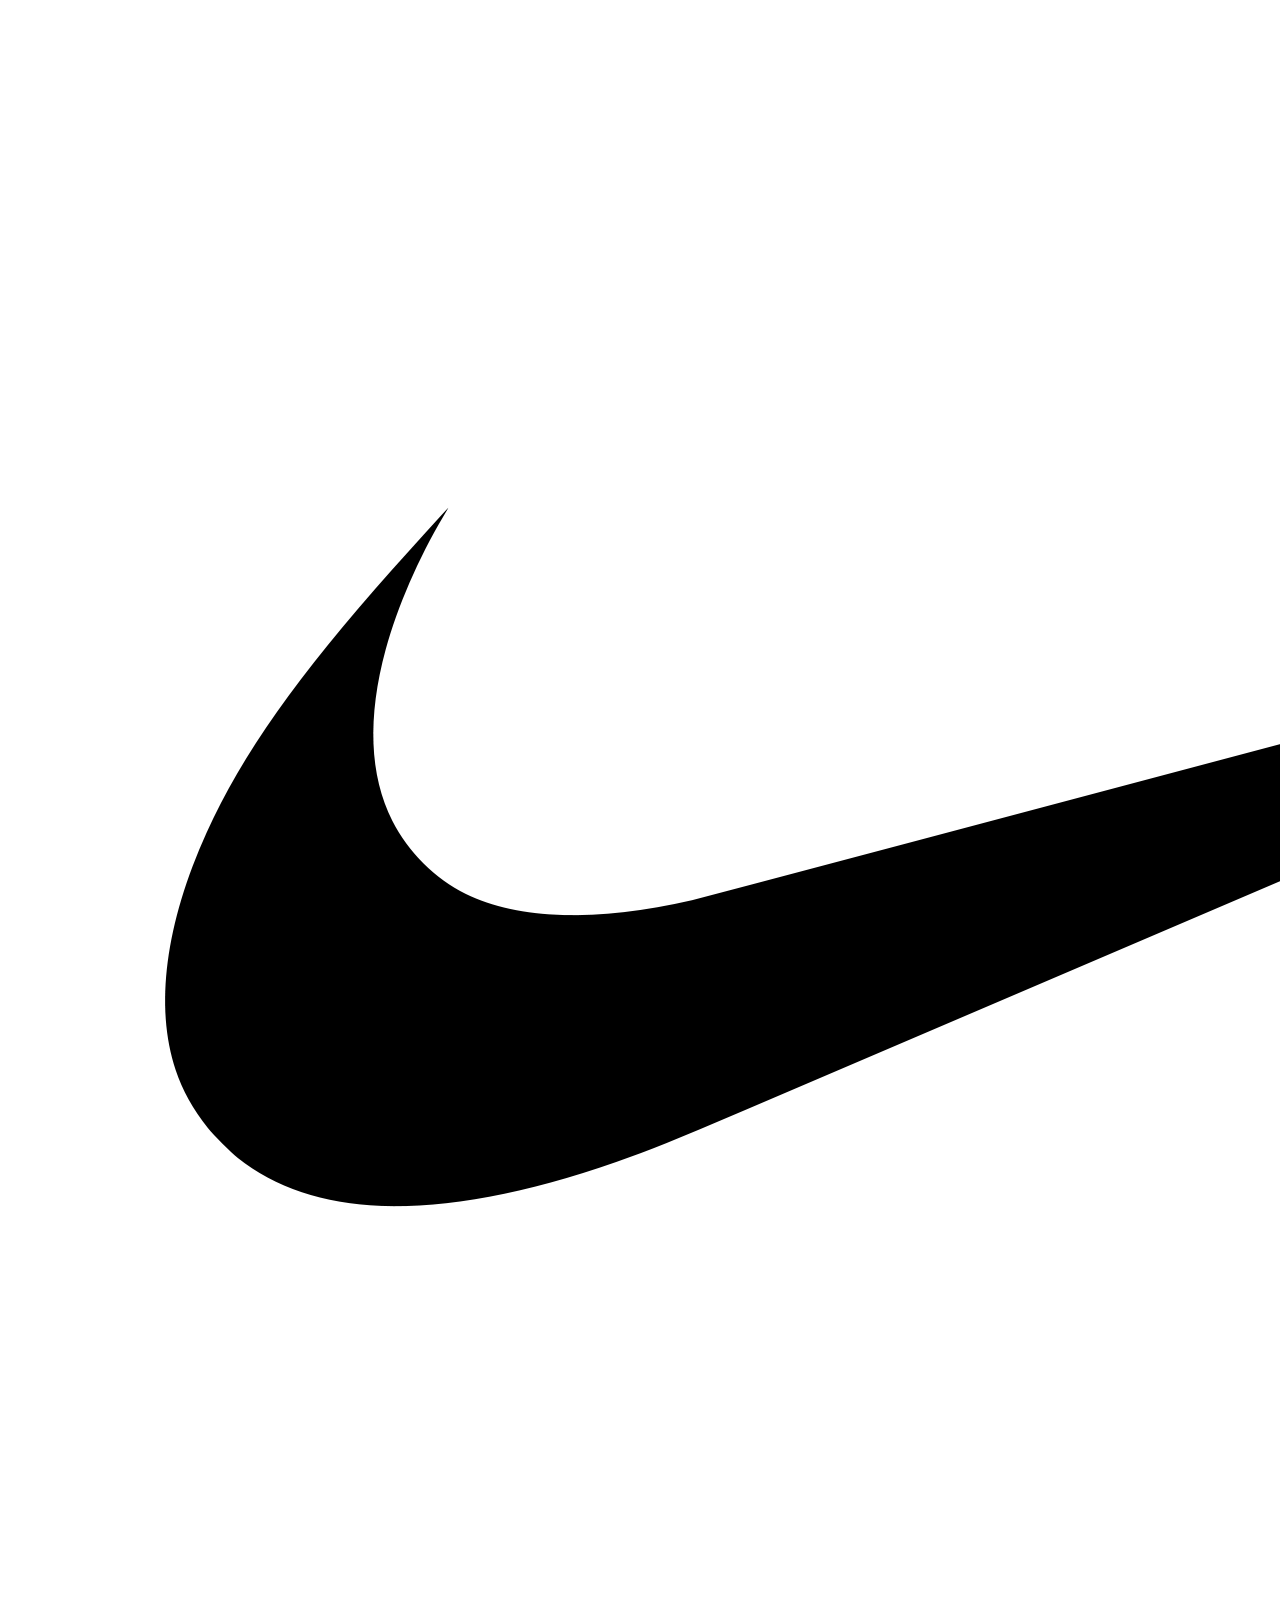
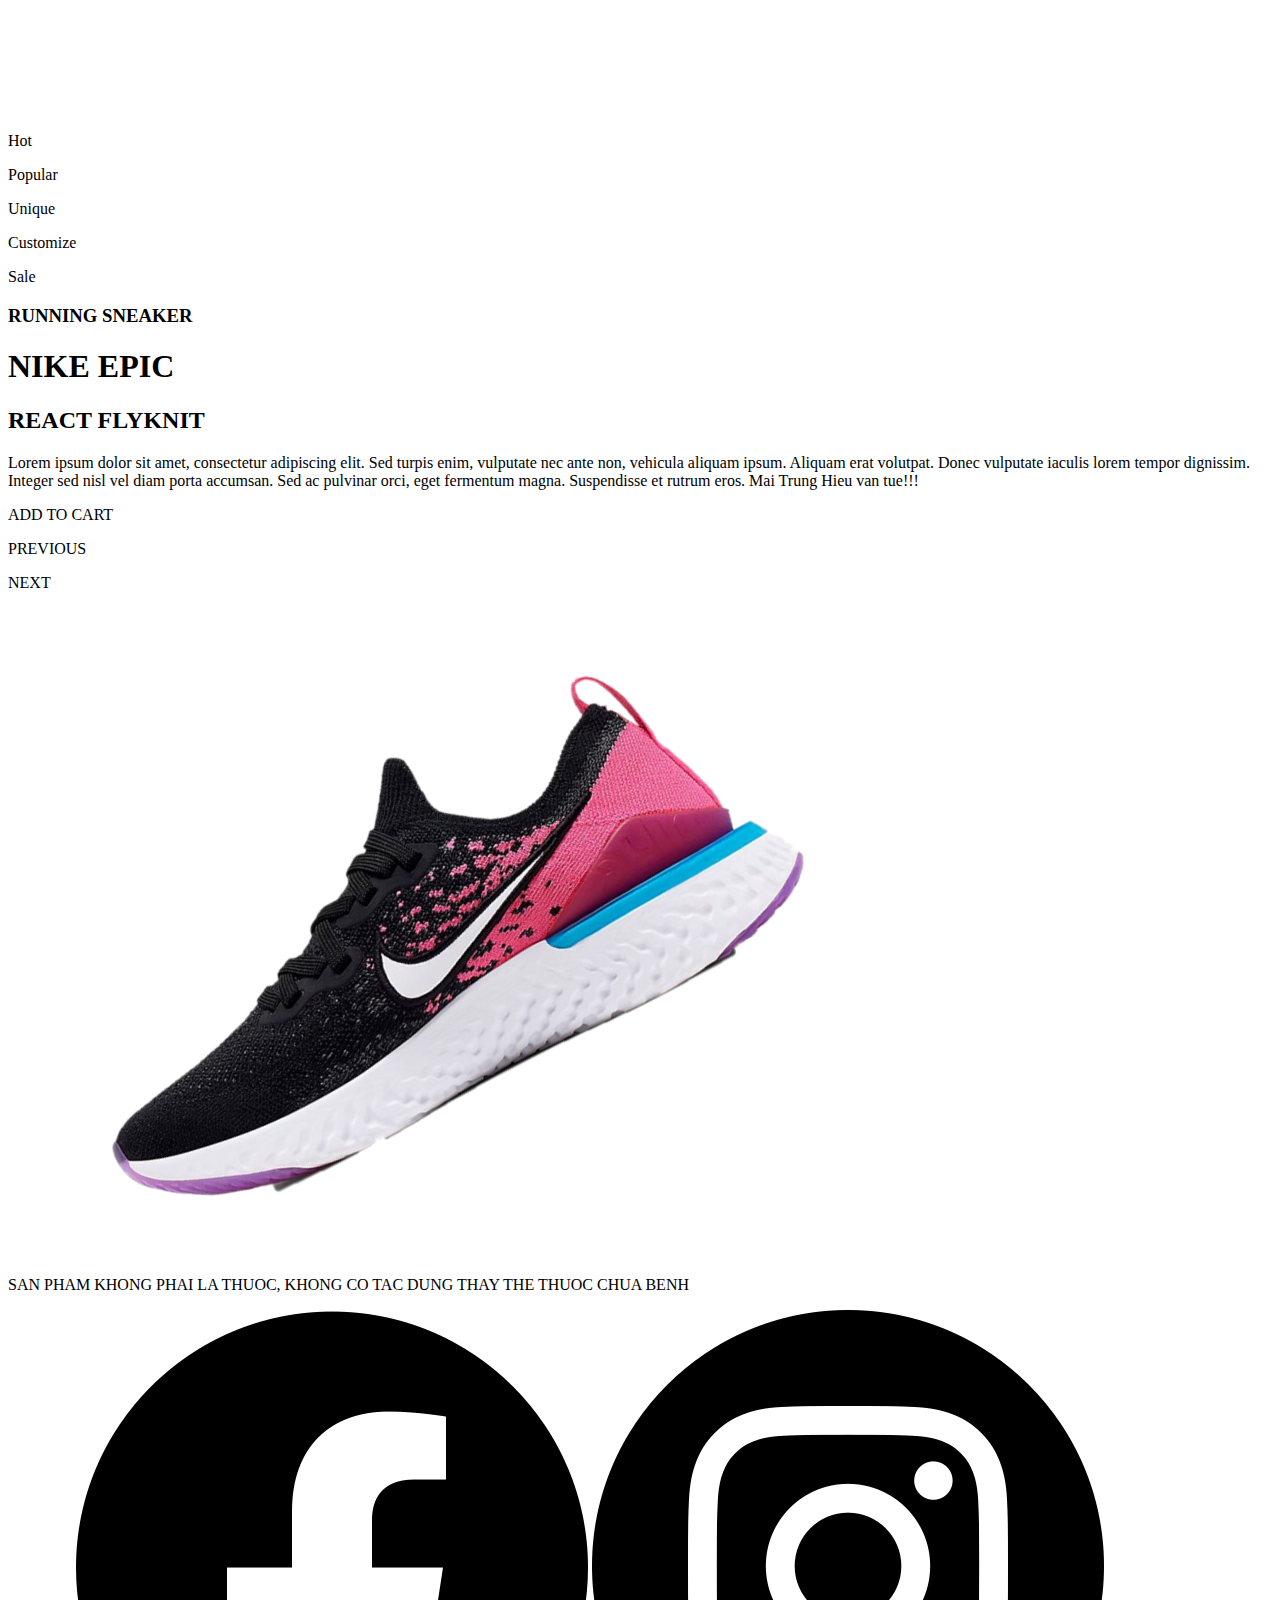
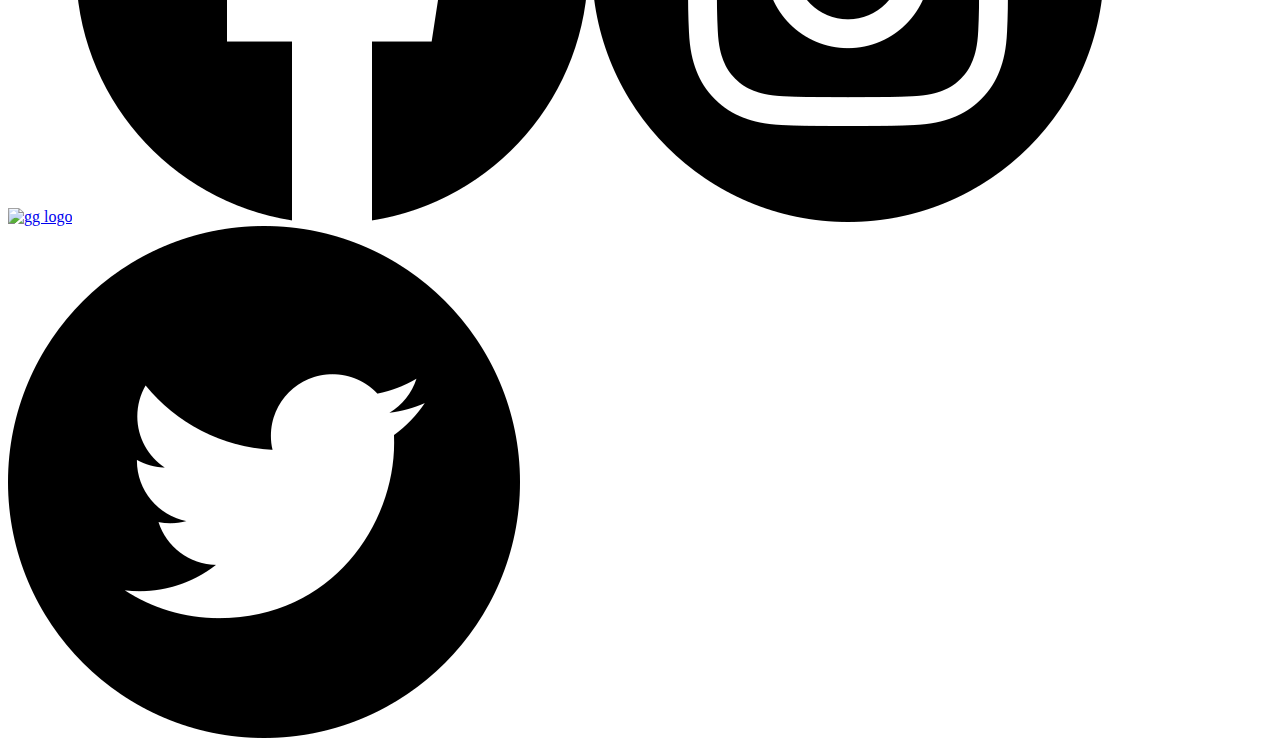
==== HTML CSS/index.html @ 7009391e "Add files via upload" ====
<!DOCTYPE html>
<html lang="en">
<head>
    <meta charset="UTF-8">
    <meta name="viewport" content="width=device-width, initial-scale=1.0">
    <link rel="stylesheet" href="/index.css">
    <title>Nike</title>
</head>
<body>
    <div class="fline">
        <img id="logo" src="nikelogo.png" alt="nikelogo">
        <div class="fline">
            <p class="hehe bold">Hot</p>
            <p class="hehe">Popular</p>
            <p class="hehe">Unique</p>
            <p class="hehe">Customize</p>
            <p class="hehe">Sale</p>
        </div>
    </div>
    <div class="abc">
        <div class="script">
            <h3>RUNNING SNEAKER</h3>
            <h1>NIKE EPIC</h1>
            <h2>REACT FLYKNIT</h2>
            <p class="lorem">Lorem ipsum dolor sit amet, consectetur adipiscing elit. Sed turpis enim, vulputate nec ante non, vehicula aliquam ipsum. Aliquam erat volutpat. Donec vulputate iaculis lorem tempor dignissim. Integer sed nisl vel diam porta accumsan. Sed ac pulvinar orci, eget fermentum magna. Suspendisse et rutrum eros. Mai Trung Hieu van tue!!!</p>
            <p class="buy">ADD TO CART</p>
            <div class="mothang">
                <p class="pre">PREVIOUS</p>
                <p class="next">NEXT</p>
            </div>
        </div>
        <div id="sample">
            <img id ="spmau" src="giay.png" alt="sample">
            <p class="sub">SAN PHAM KHONG PHAI LA THUOC, KHONG CO TAC DUNG THAY THE THUOC CHUA BENH</p>
        </div>
    </div>
    <div class="social_media">
        <a href="https://www.google.com/search?q=bi%E1%BA%BFt+tra+gg+ko%3F&rlz=1C1CHBF_enVN1083VN1083&oq=bi%E1%BA%BFt+tra+gg+ko%3F&gs_lcrp=EgZjaHJvbWUyBggAEEUYOTIHCAEQIRigATIHCAIQIRigATIHCAMQIRigAdIBCTEwMjkxajBqN6gCALACAA&sourceid=chrome&ie=UTF-8" target="_blank"><img class="img gg" src="google-logo.webp" alt="gg logo"></a>
        <a href="https://www.facebook.com/bon.629" target="_blank"><img class="img" src="fb-logo.png" alt="fb logo"></a>
        <a href="https://www.instagram.com/_bon.629_/" target="_blank"><img class="img" src="ig-logo.png" alt="ig logo"></a>
        <a href="https://twitter.com/BornxHub" target="_blank"><img class="img" src="x-logo.png" alt="twitter logo"></a>
    </div>
</body>
</html>
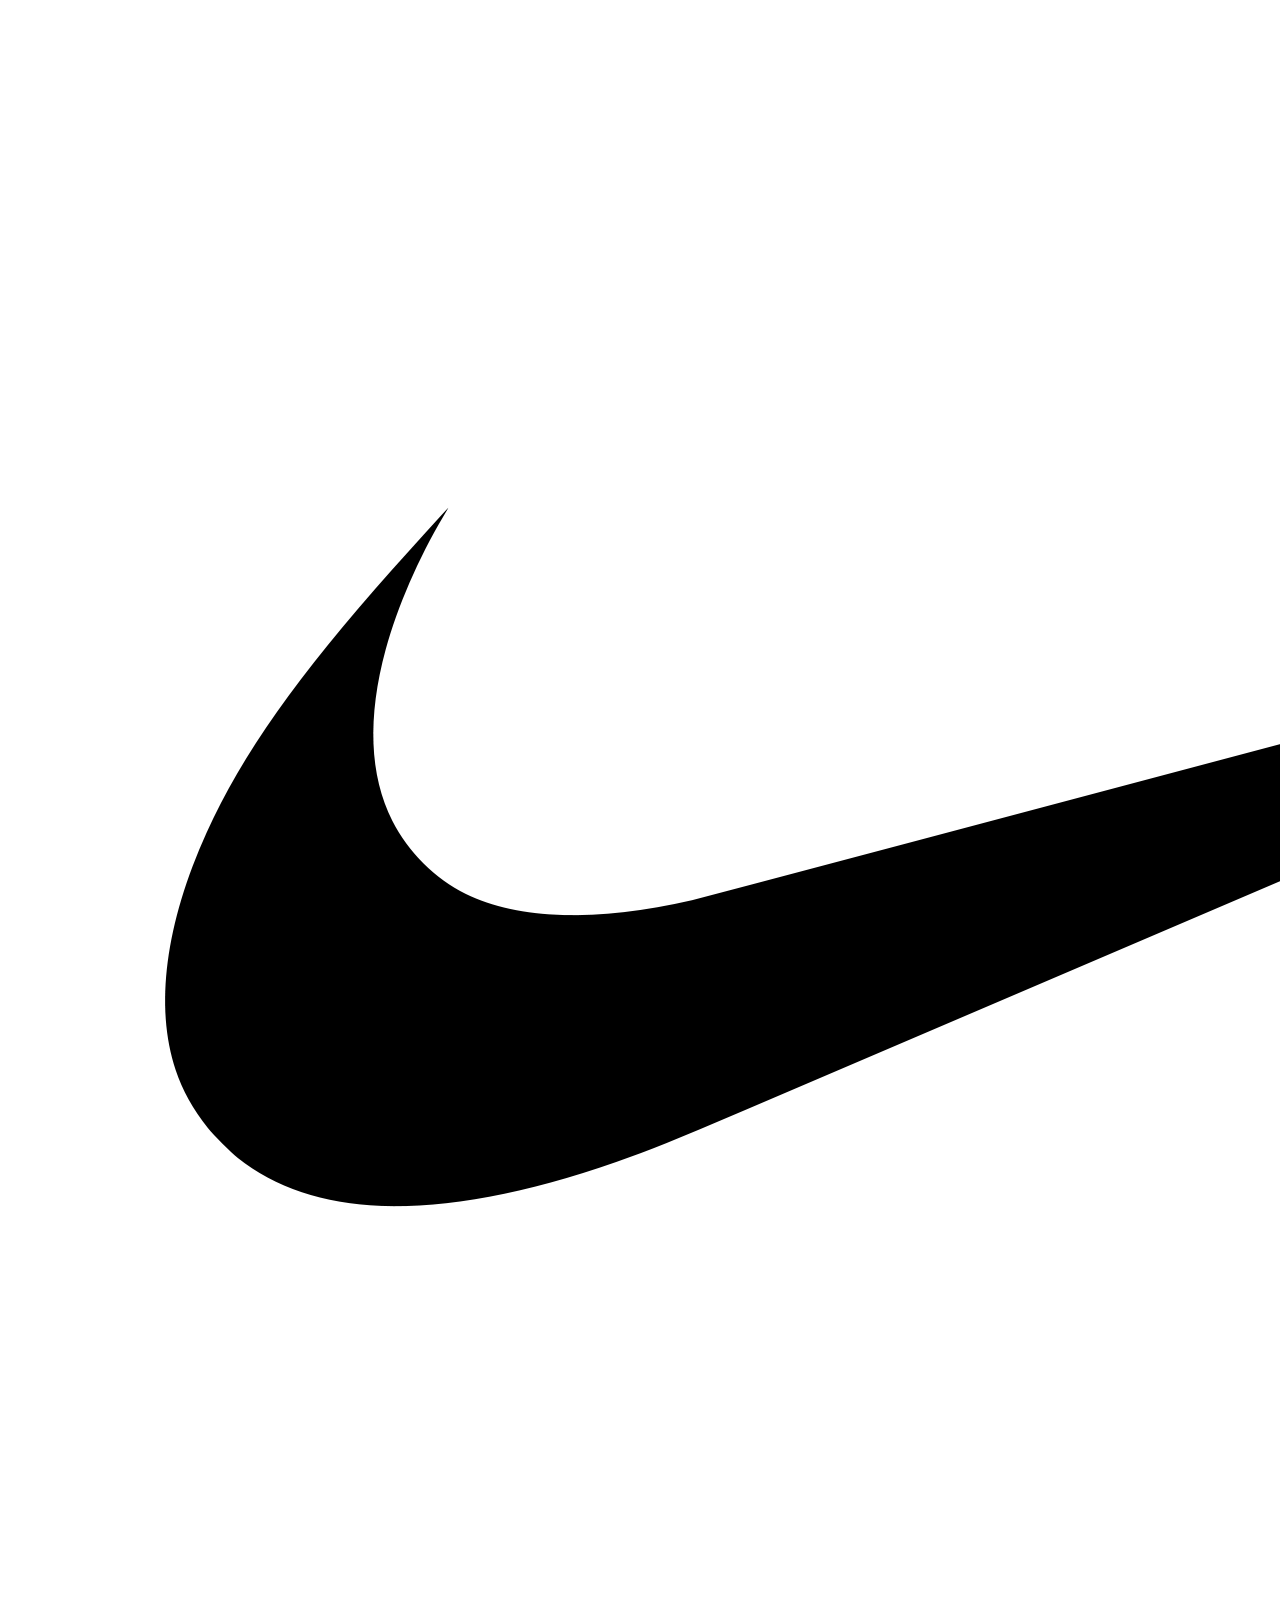
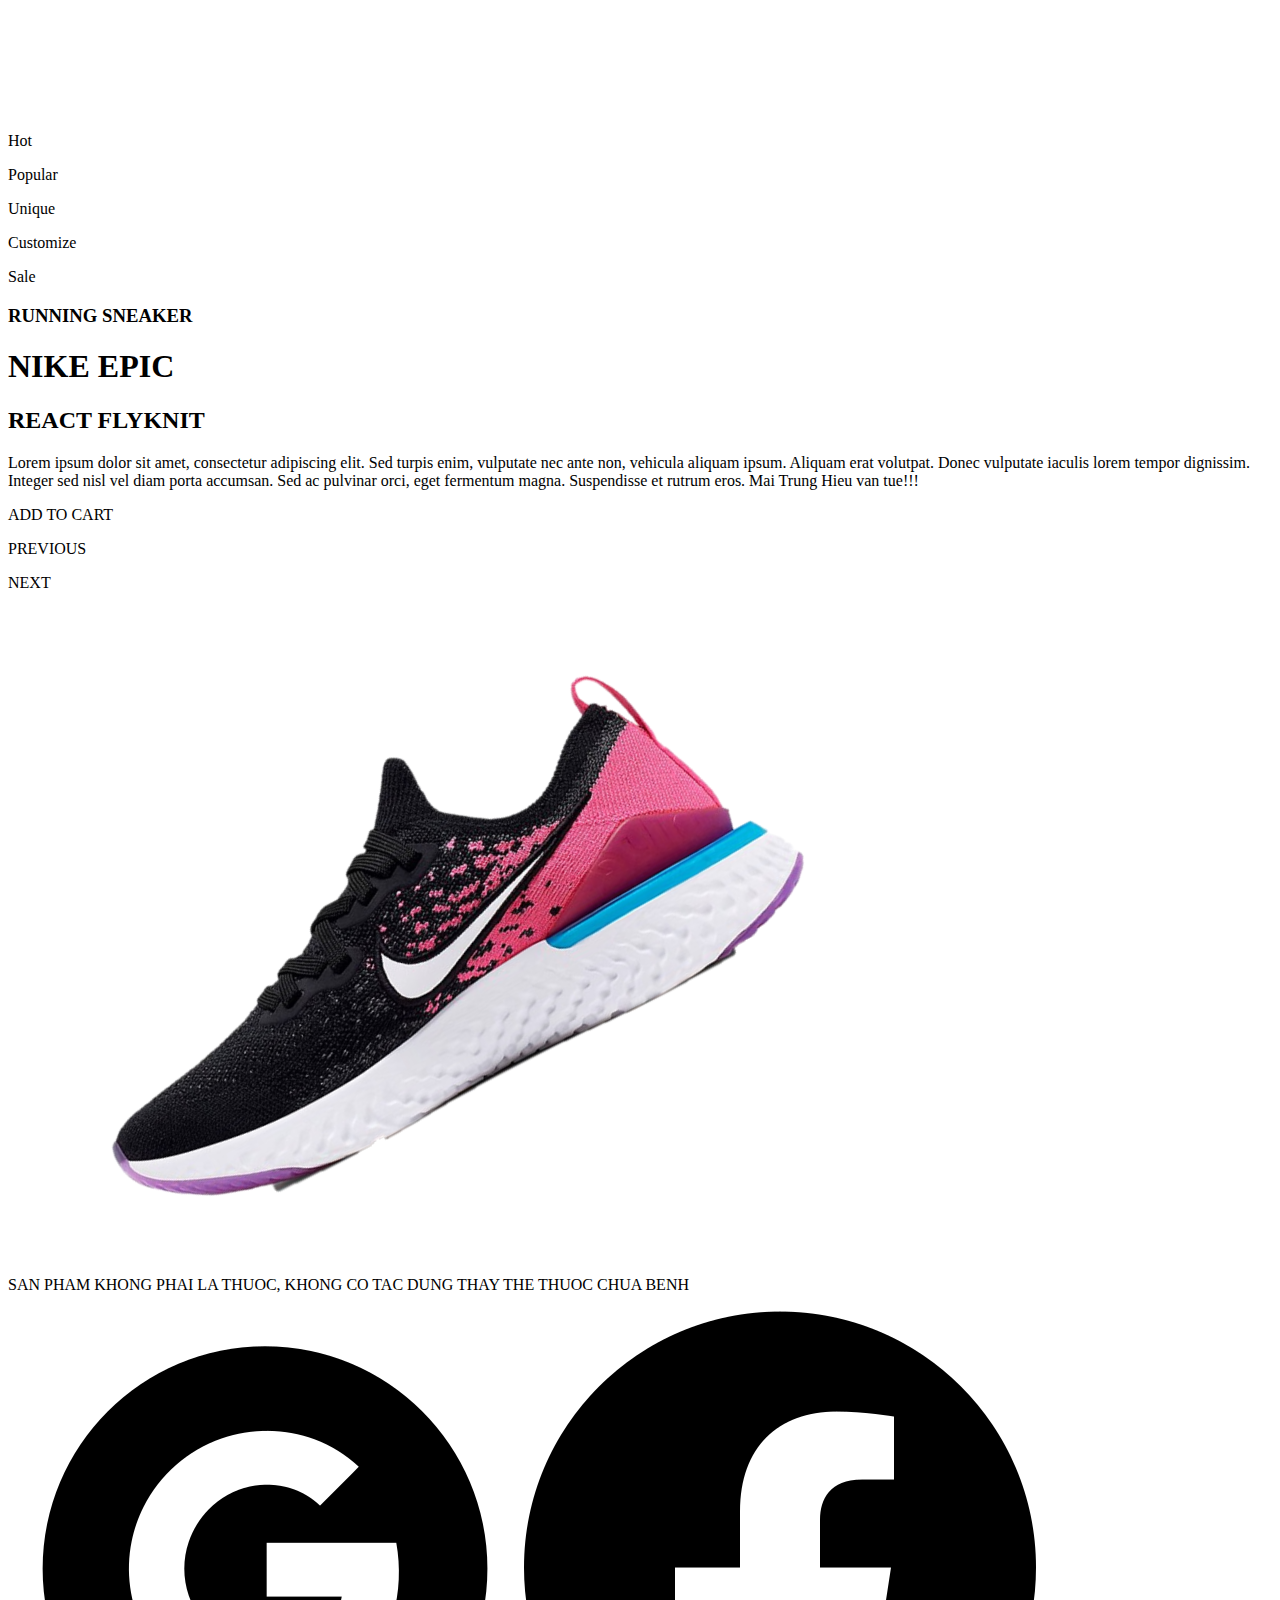
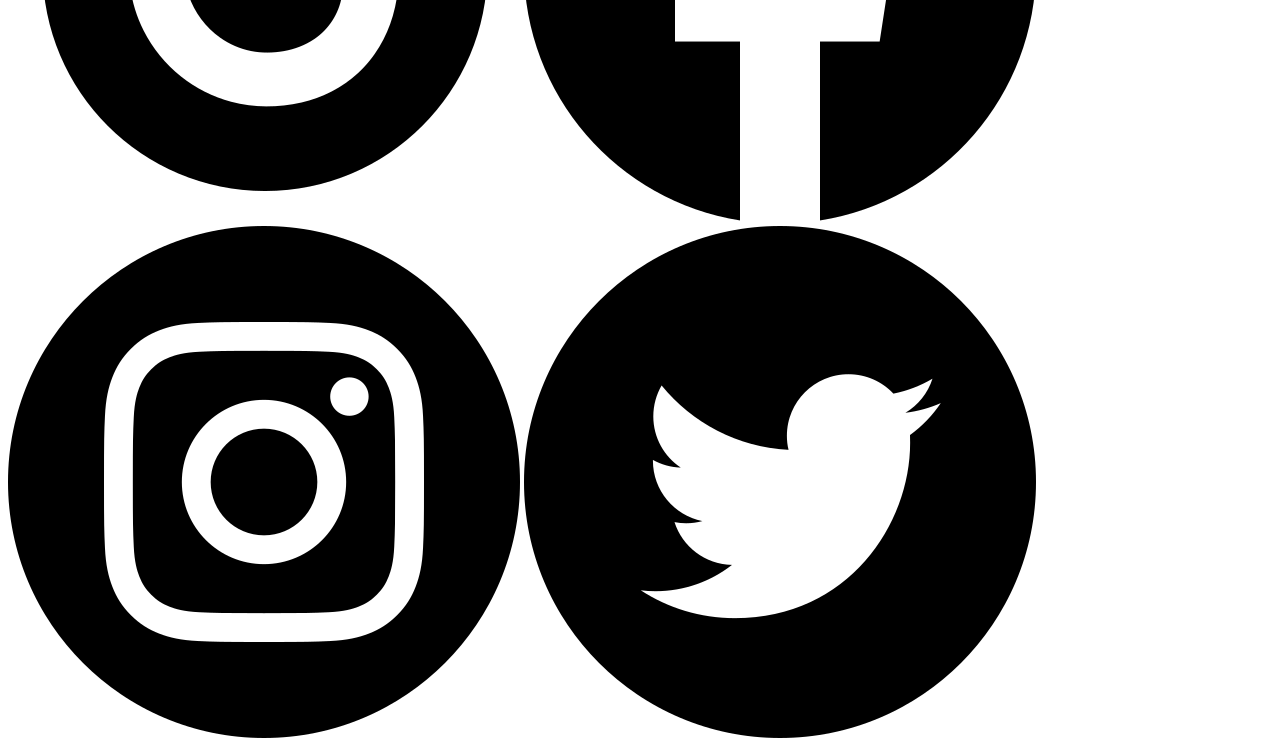
==== commit ff173c59: "kinda sú..." ====
--- a/HTML CSS/index.html
+++ b/HTML CSS/index.html
@@ -35,7 +35,7 @@
         </div>
     </div>
     <div class="social_media">
-        <a href="https://www.google.com/search?q=bi%E1%BA%BFt+tra+gg+ko%3F&rlz=1C1CHBF_enVN1083VN1083&oq=bi%E1%BA%BFt+tra+gg+ko%3F&gs_lcrp=EgZjaHJvbWUyBggAEEUYOTIHCAEQIRigATIHCAIQIRigATIHCAMQIRigAdIBCTEwMjkxajBqN6gCALACAA&sourceid=chrome&ie=UTF-8" target="_blank"><img class="img gg" src="google-logo.webp" alt="gg logo"></a>
+        <a href="https://www.google.com/search?q=bi%E1%BA%BFt+tra+gg+ko%3F&rlz=1C1CHBF_enVN1083VN1083&oq=bi%E1%BA%BFt+tra+gg+ko%3F&gs_lcrp=EgZjaHJvbWUyBggAEEUYOTIHCAEQIRigATIHCAIQIRigATIHCAMQIRigAdIBCTEwMjkxajBqN6gCALACAA&sourceid=chrome&ie=UTF-8" target="_blank"><img class="img gg" src="gg-logo.png" alt="gg logo"></a>
         <a href="https://www.facebook.com/bon.629" target="_blank"><img class="img" src="fb-logo.png" alt="fb logo"></a>
         <a href="https://www.instagram.com/_bon.629_/" target="_blank"><img class="img" src="ig-logo.png" alt="ig logo"></a>
         <a href="https://twitter.com/BornxHub" target="_blank"><img class="img" src="x-logo.png" alt="twitter logo"></a>
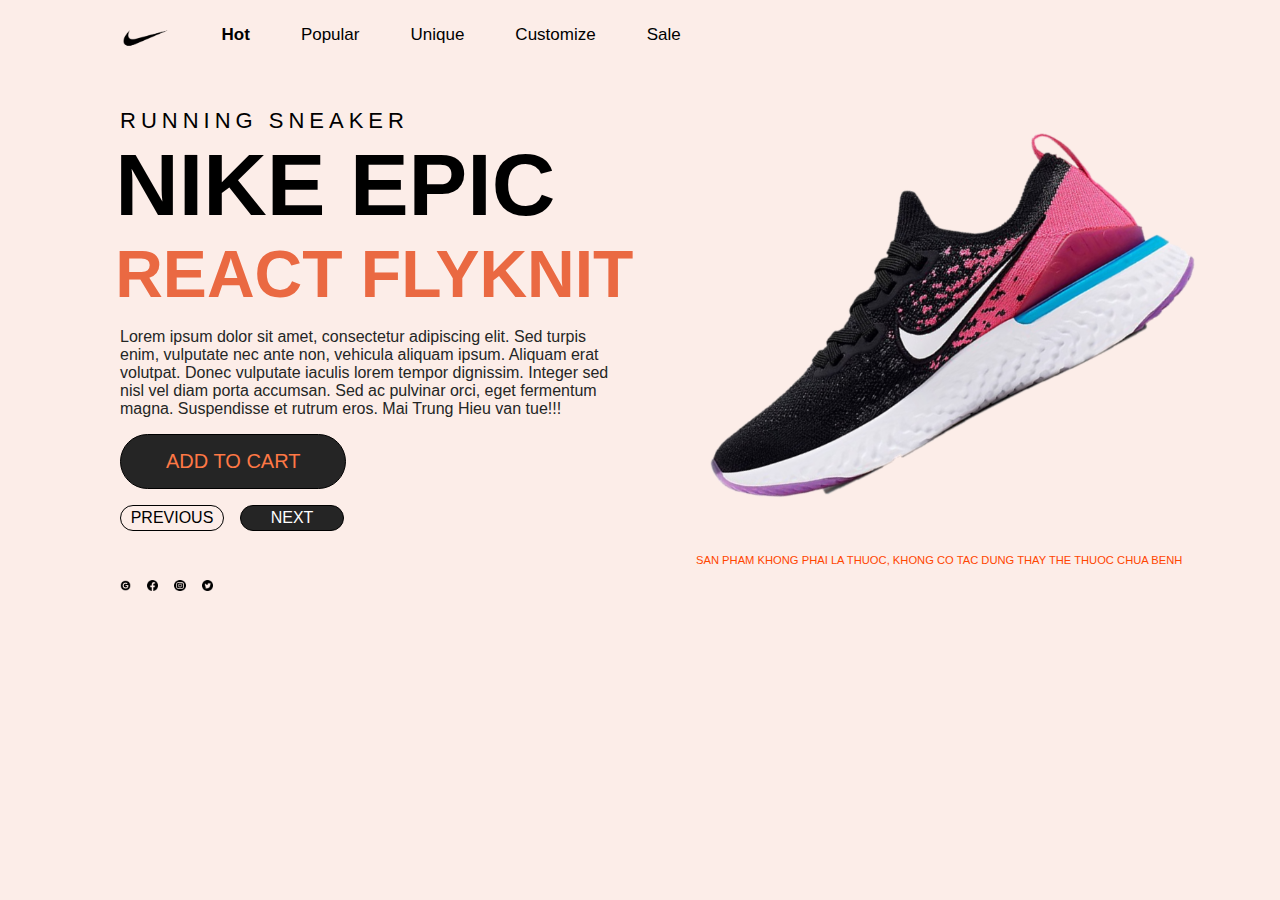
==== commit 02b18fed: "thừa" ====
--- a/HTML CSS/index.html
+++ b/HTML CSS/index.html
@@ -3,7 +3,7 @@
 <head>
     <meta charset="UTF-8">
     <meta name="viewport" content="width=device-width, initial-scale=1.0">
-    <link rel="stylesheet" href="/index.css">
+    <link rel="stylesheet" href="index.css">
     <title>Nike</title>
 </head>
 <body>
--- a/HTML CSS/index.css
+++ b/HTML CSS/index.css
@@ -0,0 +1,125 @@
+body {
+    font-family: Arial, Helvetica, sans-serif;
+    background-color: #fcede8;
+}
+#logo {
+    min-width: 50px;
+    width: 5%;
+    height: 5%;
+    margin-left: 7em;
+    /* margin-right: 2em; */
+    margin-top: 0.7em;
+}
+.fline {
+    display: flex;
+    max-width: 80%;
+}
+.hehe {
+    font-size: 17px;
+    margin-left: 3em;
+}
+.hehe:hover{
+    color: red;
+    cursor: pointer;
+    font-style: italic;
+}
+.bold {
+    font-weight: bold;
+}
+.bold:hover {
+    font-weight: bold;
+}
+.script h3 {
+    letter-spacing: 5px;
+    font-weight: lighter;
+    font-size: 22px;
+    /* border: 1px solid #00ffcc; */
+    margin-bottom: 0%;
+}
+.script h1 {
+    font-size: 88px;
+    margin-left: -0.3rem;
+    margin-top: 0%;
+    margin-bottom: 0%;
+    /* border: 1px solid #00ffcc; */
+}
+.script h2 {
+    color: #ea6942;
+    font-size: 66px;
+    margin-left: -0.3rem;
+    margin-top: 0%;
+    margin-bottom: 0%;
+    /* border: 1px solid #00ffcc; */
+}.lorem {
+    max-width: 85%;
+    color: #242625;
+}.buy {
+    margin-top: 0%;
+    margin-bottom: 0%;
+    background-color: #252525;
+    color: #fe7845;
+    font-size: 20px;
+    width: fit-content;
+    padding: 15px 45px 15px 45px;
+    border-radius: 45px;
+    border: 1.5px solid black;
+}.buy:hover{
+    cursor: pointer;
+    font-style: italic;
+}
+.abc {
+    display: inline-flex;
+    margin-left: 7rem;
+    margin-top: 1.5rem;
+}
+.script {
+    max-width: 50%;
+    /* min-width: fit-content; */
+    width: fit-content;
+    margin-right: auto;
+    /* border: 1px solid #00ffcc; */
+}
+#sample {
+    position: relative;
+    margin-left: auto;
+}
+#spmau {
+    width: 100%;
+    margin-left: -10%;
+}
+.sub {
+    font-size: 0.7rem;
+    color:orangered;
+}
+.mothang {
+    display: inline-flex;
+}
+.pre {
+    text-align: center;
+    border: 1.5px solid black;
+    width: 5.5rem;
+    padding: 3px 7px 3px 7px;
+    border-radius: 45px;
+    margin-right: 1rem;
+}
+.next {
+    text-align: center;
+    background-color: #252525;
+    color: white;
+    border: 1.5px solid black;
+    width: 5.5rem;
+    padding: 3px 7px 3px 7px;
+    border-radius: 45px;
+    margin-right: 1rem;
+}
+.social_media {
+    display: inline-flex;
+    margin-left: 7rem;
+    margin-top: -1.5rem;
+}
+.social_media .img {
+    width: 0.7rem;
+    height: 0.7rem;
+    margin-right: 1rem;
+}
+
